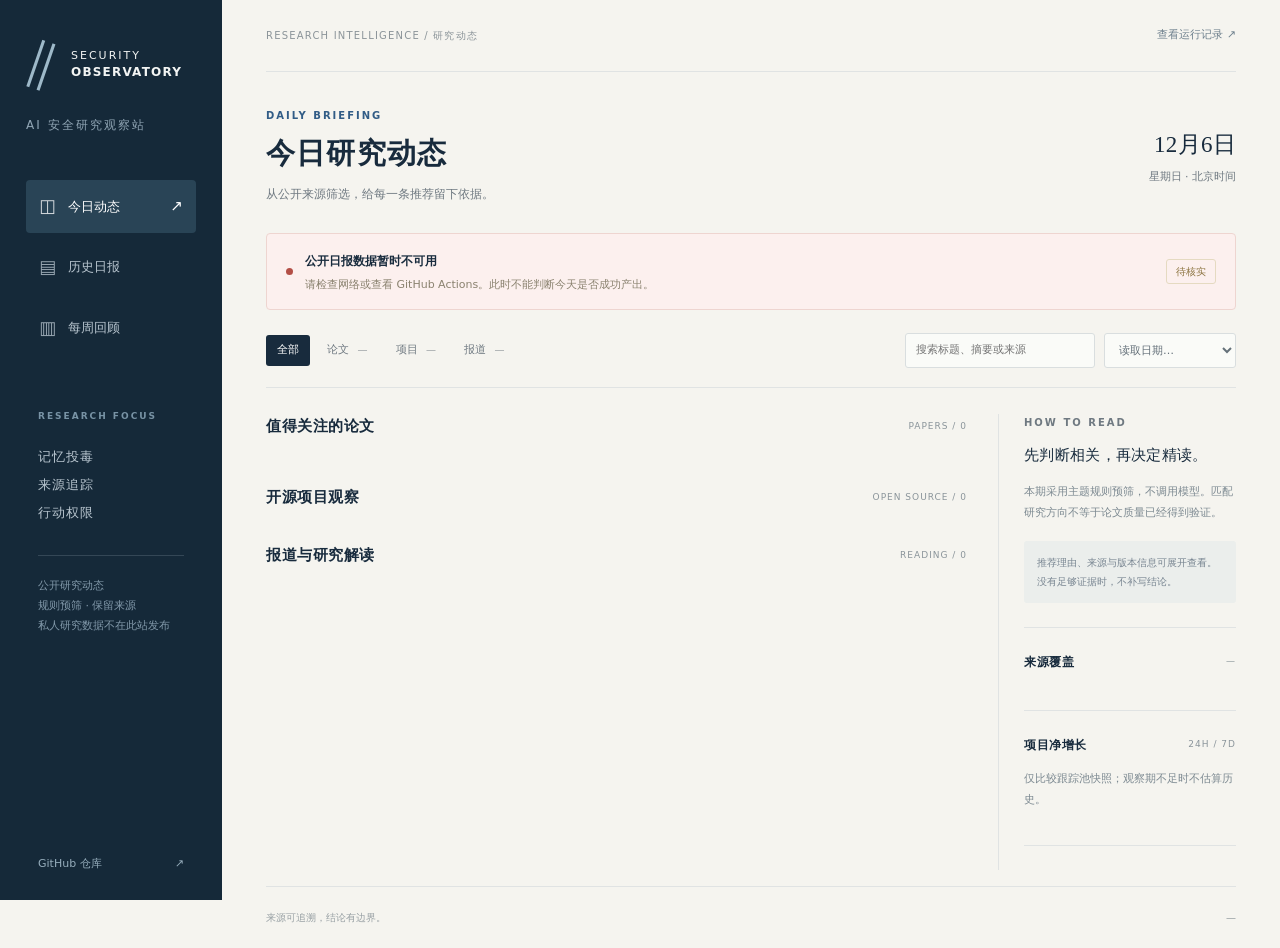
==== site/index.html @ 5810798b "Build public AI security digest and GitHub Pages site" ====
<!doctype html>
<html lang="zh-CN">
<head>
  <meta charset="utf-8">
  <meta name="viewport" content="width=device-width,initial-scale=1">
  <meta name="description" content="AI 与 Agent 安全公开研究动态：论文、开源项目、报道及可核对的采集状态。">
  <meta name="color-scheme" content="light">
  <title>AI 安全研究观察站 · Daily</title>
  <link rel="stylesheet" href="./styles.css">
  <script src="./app.js" defer></script>
</head>
<body>
  <aside class="sidebar">
    <a class="brand" href="./" aria-label="AI 安全研究观察站首页"><span class="brand-mark" aria-hidden="true">∥</span><span>SECURITY<br><b>OBSERVATORY</b></span></a>
    <p class="sidebar-caption">AI 安全研究观察站</p>
    <nav aria-label="主要导航">
      <button class="nav-item active" data-view="daily"><span>◫</span>今日动态<span class="nav-arrow">↗</span></button>
      <button class="nav-item" data-view="archive"><span>▤</span>历史日报</button>
      <button class="nav-item" data-view="weekly"><span>▥</span>每周回顾</button>
    </nav>
    <div class="sidebar-notes"><span class="eyebrow">RESEARCH FOCUS</span><p>记忆投毒<br>来源追踪<br>行动权限</p><div class="sidebar-line"></div><p class="small">公开研究动态<br>规则预筛 · 保留来源<br>私人研究数据不在此站发布</p></div>
    <a class="repo-link" href="https://github.com/Jacintha0511/ai-security-daily" target="_blank" rel="noopener noreferrer">GitHub 仓库 <span>↗</span></a>
  </aside>
  <main>
    <header class="topbar"><span>RESEARCH INTELLIGENCE / 研究动态</span><a href="https://github.com/Jacintha0511/ai-security-daily/actions" target="_blank" rel="noopener noreferrer">查看运行记录 ↗</a></header>
    <section class="page-heading"><div><p class="eyebrow" id="edition">DAILY BRIEFING</p><h1 id="page-title">今日研究动态</h1><p class="heading-detail" id="heading-detail">从公开来源筛选，给每一条推荐留下依据。</p></div><div class="date-panel"><span id="calendar-date">—</span><span id="calendar-day">北京时间</span></div></section>
    <section class="health-panel" aria-live="polite" aria-label="日报与运行状态"><span class="health-dot" id="health-dot"></span><div><strong id="health-title">正在读取公开日报…</strong><p id="health-detail">请稍候。</p></div><span class="health-tag" id="health-tag">状态核对中</span></section>
    <section class="controls" aria-label="阅读筛选"><div class="filter-tabs" role="group" aria-label="内容类别"><button data-kind="all" class="selected">全部</button><button data-kind="paper">论文 <span id="paper-count">—</span></button><button data-kind="repo">项目 <span id="repo-count">—</span></button><button data-kind="news">报道 <span id="news-count">—</span></button></div><div class="reading-tools"><label class="sr-only" for="search">搜索标题、摘要或来源</label><input id="search" type="search" placeholder="搜索标题、摘要或来源" autocomplete="off"><label class="sr-only" for="date-select">选择日报日期</label><select id="date-select"><option value="">读取日期…</option></select></div></section>
    <div class="content-layout"><div class="main-column"><section id="archive-panel" hidden><div class="section-heading"><h2>历史归档</h2><span>按真实产出日期保存</span></div><div id="archive-list"></div></section><section class="reading-section" data-section="paper"><div class="section-heading"><h2>值得关注的论文</h2><span>PAPERS / <span id="paper-total">0</span></span></div><div id="paper-list" class="paper-grid"></div></section><section class="reading-section" data-section="repo"><div class="section-heading"><h2>开源项目观察</h2><span>OPEN SOURCE / <span id="repo-total">0</span></span></div><div id="repo-list"></div></section><section class="reading-section" data-section="news"><div class="section-heading"><h2>报道与研究解读</h2><span>READING / <span id="news-total">0</span></span></div><div id="news-list"></div></section><div id="no-results" class="empty-state" hidden>没有符合当前关键词的条目。可以清空搜索或切换类别。</div></div><aside class="context-column"><section class="context-block"><p class="eyebrow">HOW TO READ</p><h3>先判断相关，再决定精读。</h3><p>本期采用主题规则预筛，不调用模型。匹配研究方向不等于论文质量已经得到验证。</p><div class="method-note">推荐理由、来源与版本信息可展开查看。没有足够证据时，不补写结论。</div></section><section class="context-block source-block"><div class="section-heading"><h3>来源覆盖</h3><span id="source-count">—</span></div><div id="source-list"></div></section><section class="context-block growth-block"><div class="section-heading"><h3>项目净增长</h3><span>24H / 7D</span></div><p class="small">仅比较跟踪池快照；观察期不足时不估算历史。</p><div id="growth-list"></div></section></aside></div>
    <footer><span>来源可追溯，结论有边界。</span><span id="last-published">—</span></footer>
    <noscript><p>此页面需要 JavaScript 来加载静态公开日报。也可前往 GitHub 仓库的 data/reports 查看 JSON 和 Markdown 报告。</p></noscript>
  </main>
</body>
</html>
---- site/styles.css ----
:root{--paper:#f5f4ef;--ink:#182b3d;--muted:#6f7981;--line:#e0e3e3;--blue:#315c86;--navy:#152939;--white:#fff;--amber:#a57629;--green:#3f7865;--red:#b34f46}
*{box-sizing:border-box}body{margin:0;background:var(--paper);color:var(--ink);font-family:"Segoe UI","Microsoft YaHei",system-ui,sans-serif;font-size:14px;line-height:1.7}button,input,select{font:inherit}button,a,input,select{-webkit-tap-highlight-color:transparent}a{color:inherit;text-decoration:none}button{cursor:pointer}button:focus-visible,a:focus-visible,input:focus-visible,select:focus-visible{outline:2px solid #5d8fb4;outline-offset:4px}.sidebar{position:fixed;inset:0 auto 0 0;width:222px;background:var(--navy);color:#b7c4ce;padding:38px 26px 26px;display:flex;flex-direction:column}.brand{display:flex;align-items:center;gap:12px;color:#f2f4f3;line-height:1.45;font-size:11px;letter-spacing:2px}.brand b{font-size:12px;font-weight:600;letter-spacing:1.2px}.brand-mark{font-family:Georgia,serif;font-size:53px;line-height:1;color:#9eb9c9;transform:rotate(19deg)}.sidebar-caption{font-size:12px;color:#91a6b5;letter-spacing:2px;margin:24px 0 45px}nav{display:grid;gap:8px}.nav-item{border:0;display:flex;align-items:center;gap:12px;text-align:left;width:100%;padding:11px 13px;color:#b7c4ce;background:transparent;border-radius:4px;font-size:13px}.nav-item>span:first-child{font-size:18px;opacity:.8}.nav-item.active{color:#fff;background:#294456}.nav-item:hover{background:#203c4e}.nav-arrow{margin-left:auto;font-size:15px}.sidebar-notes{margin-top:49px;padding:0 12px}.eyebrow{font-size:10px;font-weight:600;letter-spacing:2px;color:var(--muted);margin:0 0 11px}.sidebar .eyebrow{color:#7893a5;font-size:9px}.sidebar-notes p{font-size:13px;line-height:2.15;letter-spacing:1px;margin-top:16px}.sidebar-line{height:1px;background:#344756;margin:28px 0 20px}.small{font-size:11px!important;line-height:1.85!important;letter-spacing:0!important;color:var(--muted)}.sidebar .small{color:#8299aa}.repo-link{font-size:11px;color:#96adbc;margin-top:auto;padding:20px 12px 0;display:flex;justify-content:space-between}main{margin-left:222px;padding:0 44px;max-width:1660px}.topbar{height:72px;display:flex;justify-content:space-between;align-items:center;border-bottom:1px solid var(--line);font-size:10px;letter-spacing:1.2px;color:#8b9499}.topbar a{letter-spacing:0;font-size:11px;color:#6f818e}.page-heading{display:flex;justify-content:space-between;gap:20px;align-items:center;padding:35px 0 29px}.page-heading .eyebrow{color:var(--blue);margin-bottom:9px;font-size:10px}h1{font-size:29px;letter-spacing:1.2px;line-height:1.4;margin:0;font-weight:600}.heading-detail{margin:10px 0 0;font-size:12px;color:var(--muted)}.date-panel{text-align:right;display:grid;gap:4px;min-width:120px}.date-panel>span:first-child{font-family:Georgia,"Microsoft YaHei",serif;font-size:23px;letter-spacing:.3px}.date-panel>span:last-child{font-size:11px;color:var(--muted)}.health-panel{padding:15px 19px;border:1px solid #e8dfcb;background:#f8f4e9;display:flex;gap:12px;align-items:center;min-height:77px;border-radius:4px}.health-dot{width:7px;height:7px;border-radius:50%;background:var(--amber);flex:none}.health-panel strong{font-size:12px;font-weight:600}.health-panel p{margin:3px 0 0;font-size:11px;color:#8a826f;line-height:1.6}.health-tag{margin-left:auto;font-size:10px;white-space:nowrap;color:#8b733f;border:1px solid #e5dac1;padding:3px 9px;border-radius:3px}.health-panel.good{background:#edf5f0;border-color:#d1e3d8}.health-panel.good .health-dot{background:var(--green)}.health-panel.good .health-tag{border-color:#c7dfd0;color:var(--green)}.health-panel.bad{background:#fcf0ee;border-color:#eed5d0}.health-panel.bad .health-dot{background:var(--red)}.controls{display:flex;justify-content:space-between;gap:14px;align-items:center;padding:23px 0 19px;border-bottom:1px solid var(--line);margin-bottom:26px}.filter-tabs{display:flex;gap:6px}.filter-tabs button{font-size:11px;white-space:nowrap;background:transparent;border:0;color:var(--muted);padding:6px 11px;border-radius:3px}.filter-tabs button.selected{background:var(--ink);color:white}.filter-tabs button span{font-size:10px;margin-left:5px;opacity:.65}.reading-tools{display:flex;gap:9px;min-width:0}.reading-tools input,.reading-tools select{background:#fafbf8;border:1px solid #d9dedf;border-radius:3px;padding:7px 10px;color:#65717a;font-size:11px;min-width:0}.reading-tools input{width:190px}.reading-tools select{width:132px}.content-layout{display:grid;grid-template-columns:minmax(0,1fr) 238px;gap:31px}.main-column{min-width:0}.section-heading{display:flex;justify-content:space-between;align-items:center;gap:12px;margin-bottom:14px}.section-heading h2,.section-heading h3{margin:0;font-weight:600;font-size:15px;letter-spacing:.5px}.section-heading>span{font-size:9px;letter-spacing:1px;color:#8a949a;white-space:nowrap}.reading-section{margin-bottom:32px}.paper-grid{display:grid;grid-template-columns:1fr 1fr;gap:13px}.paper-card{padding:21px 22px;background:var(--white);border:1px solid #e4e7e7;border-radius:4px;min-width:0}.paper-card.lead{grid-column:1/-1;border-top:2px solid #315c86;padding:24px}.item-meta{display:flex;gap:8px;align-items:center;font-size:9px;color:#7d8a92;letter-spacing:.5px;flex-wrap:wrap}.source-label{color:var(--blue);font-size:9px;font-weight:600;text-transform:uppercase;letter-spacing:1px}.priority-label{margin-left:auto;background:#f2f5f7;color:#608096;font-size:9px;border-radius:2px;padding:2px 6px;letter-spacing:0}.paper-card h3{font-size:14px;line-height:1.55;font-weight:600;margin:13px 0 10px;overflow-wrap:anywhere}.paper-card.lead h3{font-size:19px;line-height:1.5;max-width:680px;font-family:Georgia,"Segoe UI",serif;font-weight:500}.summary{font-size:11px;color:#73808a;line-height:1.9;margin:0;display:-webkit-box;-webkit-line-clamp:3;-webkit-box-orient:vertical;overflow:hidden}.paper-card.lead .summary{-webkit-line-clamp:3}.item-bottom{display:flex;justify-content:space-between;gap:10px;align-items:center;margin-top:18px;font-size:10px}.read-link{color:var(--blue);font-weight:600;white-space:nowrap}.item-date{font-size:9px;color:#98a1a7}.evidence-detail{margin-top:12px;border-top:1px solid #edf0f0;padding-top:10px;font-size:10px;color:#7b8790}.evidence-detail summary{cursor:pointer;list-style:none;color:#788692}.evidence-detail summary::before{content:'+ ';color:#91a3af}.evidence-detail[open] summary::before{content:'− '}.evidence-detail p{margin:8px 0 0;overflow-wrap:anywhere}.repo-row{display:grid;grid-template-columns:30px minmax(0,1fr) auto;gap:12px;align-items:start;padding:17px 0;border-bottom:1px solid var(--line)}.repo-row:first-child{border-top:1px solid var(--line)}.rank-number{font-family:Georgia,serif;font-size:17px;color:#9aa6af;padding-top:1px}.repo-name{font-family:Consolas,monospace;font-size:12px;font-weight:600;overflow-wrap:anywhere;color:var(--ink)}.repo-row .summary{margin-top:5px;-webkit-line-clamp:2}.repo-row .item-bottom{margin-top:8px}.stars{text-align:right;font-family:Consolas,monospace;font-size:11px;color:#7b8790;padding-top:3px;min-width:45px}.news-row{padding:16px 0;border-top:1px solid var(--line)}.news-row h3{font-size:13px;margin:5px 0 7px;font-weight:500;overflow-wrap:anywhere}.context-column{border-left:1px solid var(--line);padding-left:25px;min-width:0}.context-block{padding-bottom:24px;margin-bottom:24px;border-bottom:1px solid var(--line)}.context-block>h3{font-size:15px;line-height:1.8;margin:10px 0 12px;font-weight:500;letter-spacing:.3px}.context-block>p:not(.eyebrow){font-size:11px;color:#7c8991;line-height:1.95}.method-note{font-size:10px;color:#788591;line-height:1.9;background:#ebeeec;padding:12px 13px;border-radius:3px;margin-top:17px}.context-column .section-heading h3{font-size:12px}.source-row{display:flex;align-items:center;gap:7px;padding:7px 0;font-size:10px;color:#78858d}.source-row .status-dot{width:5px;height:5px;background:#98a3a9;flex:none;border-radius:50%}.source-row[data-status=ok] .status-dot{background:var(--green)}.source-row[data-status=partial] .status-dot{background:var(--amber)}.source-row[data-status=failed] .status-dot{background:var(--red)}.source-row>span:nth-child(2){min-width:0;overflow-wrap:anywhere}.source-row>span:last-child{margin-left:auto;white-space:nowrap;color:#93a0a7;font-size:9px}.growth-row{padding:11px 0;border-bottom:1px solid #e5e8e7}.growth-name{display:block;font-family:Consolas,monospace;font-size:10px;color:#566c7b;overflow-wrap:anywhere}.growth-numbers{display:flex;justify-content:space-between;margin-top:4px;color:#97a0a5;font-size:9px}.empty-state{padding:22px 19px;background:#eeefeb;color:#8a949b;font-size:11px;border-radius:3px;line-height:1.9}.archive-row{display:flex;justify-content:space-between;gap:12px;align-items:center;text-align:left;padding:13px 16px;width:100%;background:white;border:1px solid var(--line);margin-bottom:8px;border-radius:3px;color:var(--ink)}.archive-row strong{font-size:12px;font-weight:500}.archive-row span{font-size:10px;color:var(--muted)}#archive-panel{margin-bottom:30px}footer{border-top:1px solid var(--line);display:flex;justify-content:space-between;gap:15px;padding:22px 0;margin-top:16px;font-size:10px;color:#98a0a4}.sr-only{position:absolute;width:1px;height:1px;overflow:hidden;clip:rect(0,0,0,0);white-space:nowrap}[hidden]{display:none!important}
@media(min-width:1500px){main{padding:0 58px}.content-layout{grid-template-columns:minmax(0,1fr) 265px;gap:42px}.context-column{padding-left:31px}}
@media(max-width:1180px){.sidebar{width:190px;padding-left:20px;padding-right:20px}main{margin-left:190px;padding:0 27px}.content-layout{grid-template-columns:minmax(0,1fr) 205px;gap:21px}.context-column{padding-left:18px}.reading-tools input{width:155px}.reading-tools select{width:116px}.filter-tabs{gap:1px}.filter-tabs button{padding:6px 8px}}
@media(max-width:960px){.sidebar{width:170px;padding:30px 15px}.brand{font-size:9px;gap:8px}.brand b{font-size:10px}.sidebar-caption{letter-spacing:0;font-size:11px}.sidebar-notes{padding:0 8px}main{margin-left:170px;padding:0 23px}.content-layout{grid-template-columns:1fr}.context-column{border-left:0;padding-left:0;display:grid;grid-template-columns:1fr 1fr;gap:20px}.context-column>.context-block:first-child{display:none}.context-block{border-top:1px solid var(--line);padding-top:18px}.controls{align-items:stretch;flex-direction:column;gap:12px}.reading-tools input{width:100%}.reading-tools{width:100%}.reading-tools select{width:150px}.page-heading{padding-top:28px}h1{font-size:25px}.topbar{font-size:9px}}
@media(max-width:640px){body{font-size:13px}.sidebar{position:static;width:100%;height:auto;padding:19px 19px 0;display:block}.brand{font-size:9px;line-height:1.25;display:inline-flex;vertical-align:middle}.brand b{font-size:10px}.brand-mark{font-size:32px}.sidebar-caption{display:inline-block;float:right;margin:8px 0;font-size:10px;color:#98adbc}.sidebar-notes,.repo-link{display:none}nav{display:flex;gap:5px;margin-top:17px}.nav-item{width:auto;flex:1;font-size:11px;justify-content:center;padding:10px 6px;border-radius:4px 4px 0 0;gap:7px}.nav-item>span:first-child{font-size:14px}.nav-arrow{display:none}main{margin-left:0;padding:0 19px}.topbar{height:47px;letter-spacing:.4px;font-size:8px}.topbar a{font-size:9px}.page-heading{padding:24px 0 21px;gap:12px;align-items:flex-start}.page-heading .eyebrow{font-size:8px;letter-spacing:1.6px}h1{font-size:23px}.heading-detail{font-size:10px;max-width:220px;line-height:1.8}.date-panel{min-width:84px;padding-top:16px}.date-panel>span:first-child{font-size:17px}.date-panel>span:last-child{font-size:9px}.health-panel{padding:12px 13px;gap:9px;align-items:flex-start}.health-dot{margin-top:7px;width:6px;height:6px}.health-panel strong{font-size:11px}.health-panel p{font-size:10px}.health-tag{display:none}.controls{padding:18px 0 16px;margin-bottom:23px}.filter-tabs{gap:4px}.filter-tabs button{font-size:11px;padding:5px 12px}.reading-tools input,.reading-tools select{font-size:10px;padding:8px}.reading-tools select{width:135px}.section-heading h2{font-size:14px}.section-heading>span{font-size:8px}.paper-grid{grid-template-columns:1fr}.paper-card.lead{padding:20px}.paper-card{padding:18px 20px}.paper-card.lead h3{font-size:17px}.paper-card h3{font-size:14px}.paper-card .summary{-webkit-line-clamp:3}.content-layout{gap:0}.context-column{grid-template-columns:1fr;gap:0}.source-block{margin-bottom:15px}.growth-row{display:grid;grid-template-columns:1fr 1fr;gap:12px}.growth-numbers{gap:10px;margin:0;align-items:center}.growth-name{align-self:center}.repo-row{grid-template-columns:22px minmax(0,1fr) auto;gap:8px}.repo-name{font-size:11px}.rank-number{font-size:15px}.stars{font-size:10px;min-width:36px}footer{font-size:9px;flex-direction:column;gap:4px;padding:18px 0}.reading-section{margin-bottom:27px}}
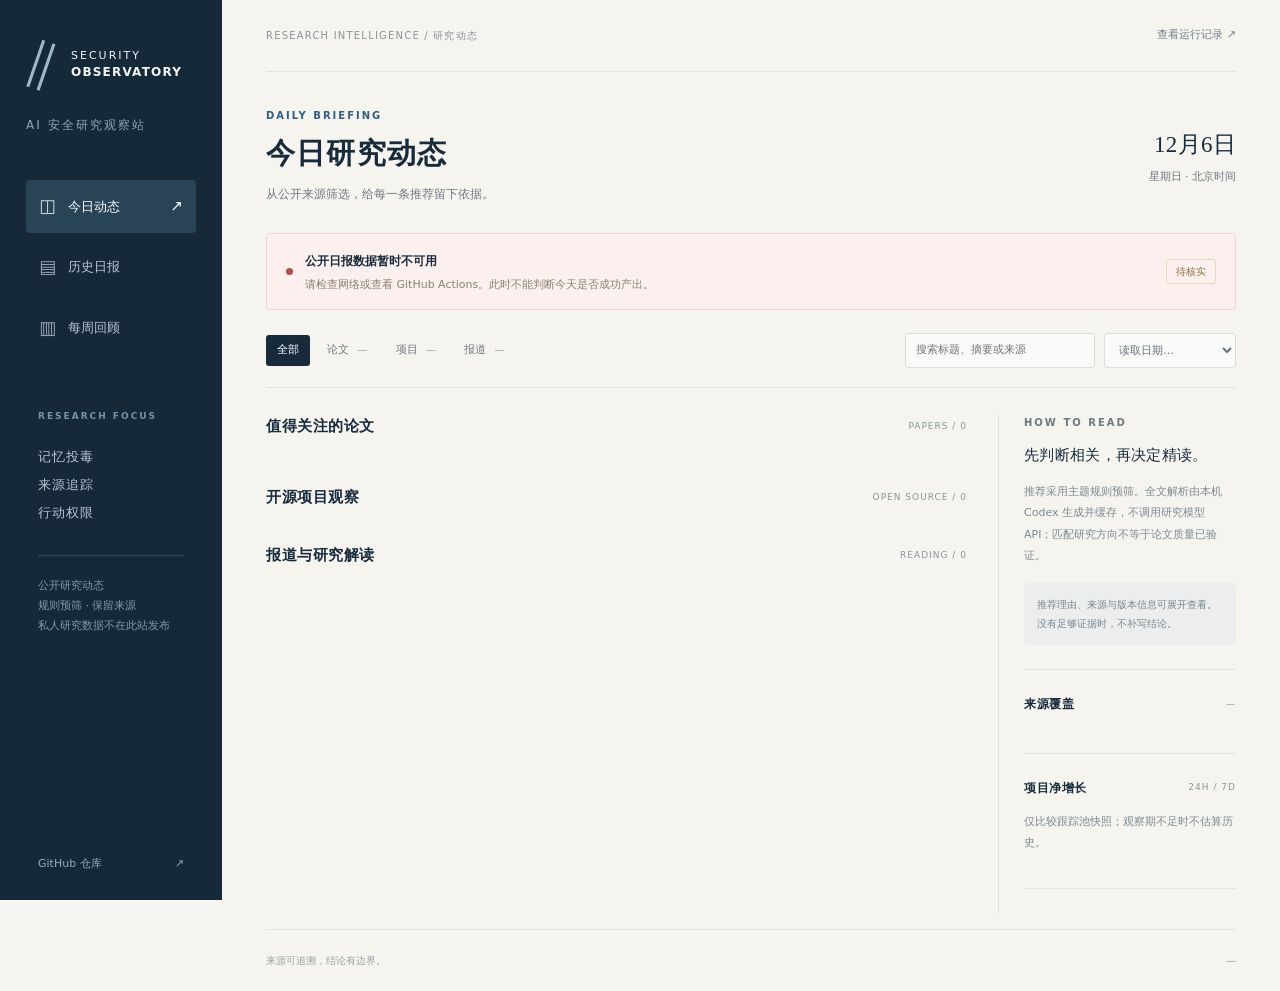
==== commit ae165208: "Build public AI security digest and GitHub Pages site" ====
--- a/site/index.html
+++ b/site/index.html
@@ -26,7 +26,7 @@
     <section class="page-heading"><div><p class="eyebrow" id="edition">DAILY BRIEFING</p><h1 id="page-title">今日研究动态</h1><p class="heading-detail" id="heading-detail">从公开来源筛选，给每一条推荐留下依据。</p></div><div class="date-panel"><span id="calendar-date">—</span><span id="calendar-day">北京时间</span></div></section>
     <section class="health-panel" aria-live="polite" aria-label="日报与运行状态"><span class="health-dot" id="health-dot"></span><div><strong id="health-title">正在读取公开日报…</strong><p id="health-detail">请稍候。</p></div><span class="health-tag" id="health-tag">状态核对中</span></section>
     <section class="controls" aria-label="阅读筛选"><div class="filter-tabs" role="group" aria-label="内容类别"><button data-kind="all" class="selected">全部</button><button data-kind="paper">论文 <span id="paper-count">—</span></button><button data-kind="repo">项目 <span id="repo-count">—</span></button><button data-kind="news">报道 <span id="news-count">—</span></button></div><div class="reading-tools"><label class="sr-only" for="search">搜索标题、摘要或来源</label><input id="search" type="search" placeholder="搜索标题、摘要或来源" autocomplete="off"><label class="sr-only" for="date-select">选择日报日期</label><select id="date-select"><option value="">读取日期…</option></select></div></section>
-    <div class="content-layout"><div class="main-column"><section id="archive-panel" hidden><div class="section-heading"><h2>历史归档</h2><span>按真实产出日期保存</span></div><div id="archive-list"></div></section><section class="reading-section" data-section="paper"><div class="section-heading"><h2>值得关注的论文</h2><span>PAPERS / <span id="paper-total">0</span></span></div><div id="paper-list" class="paper-grid"></div></section><section class="reading-section" data-section="repo"><div class="section-heading"><h2>开源项目观察</h2><span>OPEN SOURCE / <span id="repo-total">0</span></span></div><div id="repo-list"></div></section><section class="reading-section" data-section="news"><div class="section-heading"><h2>报道与研究解读</h2><span>READING / <span id="news-total">0</span></span></div><div id="news-list"></div></section><div id="no-results" class="empty-state" hidden>没有符合当前关键词的条目。可以清空搜索或切换类别。</div></div><aside class="context-column"><section class="context-block"><p class="eyebrow">HOW TO READ</p><h3>先判断相关，再决定精读。</h3><p>本期采用主题规则预筛，不调用模型。匹配研究方向不等于论文质量已经得到验证。</p><div class="method-note">推荐理由、来源与版本信息可展开查看。没有足够证据时，不补写结论。</div></section><section class="context-block source-block"><div class="section-heading"><h3>来源覆盖</h3><span id="source-count">—</span></div><div id="source-list"></div></section><section class="context-block growth-block"><div class="section-heading"><h3>项目净增长</h3><span>24H / 7D</span></div><p class="small">仅比较跟踪池快照；观察期不足时不估算历史。</p><div id="growth-list"></div></section></aside></div>
+    <div class="content-layout"><div class="main-column"><section id="archive-panel" hidden><div class="section-heading"><h2>历史归档</h2><span>按真实产出日期保存</span></div><div id="archive-list"></div></section><section class="reading-section" data-section="paper"><div class="section-heading"><h2>值得关注的论文</h2><span>PAPERS / <span id="paper-total">0</span></span></div><div id="paper-list" class="paper-grid"></div></section><section class="reading-section" data-section="repo"><div class="section-heading"><h2>开源项目观察</h2><span>OPEN SOURCE / <span id="repo-total">0</span></span></div><div id="repo-list"></div></section><section class="reading-section" data-section="news"><div class="section-heading"><h2>报道与研究解读</h2><span>READING / <span id="news-total">0</span></span></div><div id="news-list"></div></section><div id="no-results" class="empty-state" hidden>没有符合当前关键词的条目。可以清空搜索或切换类别。</div></div><aside class="context-column"><section class="context-block"><p class="eyebrow">HOW TO READ</p><h3>先判断相关，再决定精读。</h3><p>推荐采用主题规则预筛。全文解析由本机 Codex 生成并缓存，不调用研究模型 API；匹配研究方向不等于论文质量已验证。</p><p class="small" id="analysis-updated"></p><p class="small" id="news-updated"></p><div class="method-note">推荐理由、来源与版本信息可展开查看。没有足够证据时，不补写结论。</div></section><section class="context-block source-block"><div class="section-heading"><h3>来源覆盖</h3><span id="source-count">—</span></div><div id="source-list"></div></section><section class="context-block growth-block"><div class="section-heading"><h3>项目净增长</h3><span>24H / 7D</span></div><p class="small">仅比较跟踪池快照；观察期不足时不估算历史。</p><div id="growth-list"></div></section></aside></div>
     <footer><span>来源可追溯，结论有边界。</span><span id="last-published">—</span></footer>
     <noscript><p>此页面需要 JavaScript 来加载静态公开日报。也可前往 GitHub 仓库的 data/reports 查看 JSON 和 Markdown 报告。</p></noscript>
   </main>
--- a/site/styles.css
+++ b/site/styles.css
@@ -5,3 +5,5 @@
 @media(max-width:960px){.sidebar{width:170px;padding:30px 15px}.brand{font-size:9px;gap:8px}.brand b{font-size:10px}.sidebar-caption{letter-spacing:0;font-size:11px}.sidebar-notes{padding:0 8px}main{margin-left:170px;padding:0 23px}.content-layout{grid-template-columns:1fr}.context-column{border-left:0;padding-left:0;display:grid;grid-template-columns:1fr 1fr;gap:20px}.context-column>.context-block:first-child{display:none}.context-block{border-top:1px solid var(--line);padding-top:18px}.controls{align-items:stretch;flex-direction:column;gap:12px}.reading-tools input{width:100%}.reading-tools{width:100%}.reading-tools select{width:150px}.page-heading{padding-top:28px}h1{font-size:25px}.topbar{font-size:9px}}
 @media(max-width:640px){body{font-size:13px}.sidebar{position:static;width:100%;height:auto;padding:19px 19px 0;display:block}.brand{font-size:9px;line-height:1.25;display:inline-flex;vertical-align:middle}.brand b{font-size:10px}.brand-mark{font-size:32px}.sidebar-caption{display:inline-block;float:right;margin:8px 0;font-size:10px;color:#98adbc}.sidebar-notes,.repo-link{display:none}nav{display:flex;gap:5px;margin-top:17px}.nav-item{width:auto;flex:1;font-size:11px;justify-content:center;padding:10px 6px;border-radius:4px 4px 0 0;gap:7px}.nav-item>span:first-child{font-size:14px}.nav-arrow{display:none}main{margin-left:0;padding:0 19px}.topbar{height:47px;letter-spacing:.4px;font-size:8px}.topbar a{font-size:9px}.page-heading{padding:24px 0 21px;gap:12px;align-items:flex-start}.page-heading .eyebrow{font-size:8px;letter-spacing:1.6px}h1{font-size:23px}.heading-detail{font-size:10px;max-width:220px;line-height:1.8}.date-panel{min-width:84px;padding-top:16px}.date-panel>span:first-child{font-size:17px}.date-panel>span:last-child{font-size:9px}.health-panel{padding:12px 13px;gap:9px;align-items:flex-start}.health-dot{margin-top:7px;width:6px;height:6px}.health-panel strong{font-size:11px}.health-panel p{font-size:10px}.health-tag{display:none}.controls{padding:18px 0 16px;margin-bottom:23px}.filter-tabs{gap:4px}.filter-tabs button{font-size:11px;padding:5px 12px}.reading-tools input,.reading-tools select{font-size:10px;padding:8px}.reading-tools select{width:135px}.section-heading h2{font-size:14px}.section-heading>span{font-size:8px}.paper-grid{grid-template-columns:1fr}.paper-card.lead{padding:20px}.paper-card{padding:18px 20px}.paper-card.lead h3{font-size:17px}.paper-card h3{font-size:14px}.paper-card .summary{-webkit-line-clamp:3}.content-layout{gap:0}.context-column{grid-template-columns:1fr;gap:0}.source-block{margin-bottom:15px}.growth-row{display:grid;grid-template-columns:1fr 1fr;gap:12px}.growth-numbers{gap:10px;margin:0;align-items:center}.growth-name{align-self:center}.repo-row{grid-template-columns:22px minmax(0,1fr) auto;gap:8px}.repo-name{font-size:11px}.rank-number{font-size:15px}.stars{font-size:10px;min-width:36px}footer{font-size:9px;flex-direction:column;gap:4px;padding:18px 0}.reading-section{margin-bottom:27px}}
 
+
+.analysis-link{display:inline-block;font-size:12px;font-weight:600;color:#315e61;padding:7px 10px;border:1px solid #b6c7bf;border-radius:2px;margin:6px 0}.item-bottom{flex-wrap:wrap;gap:10px}.news-row>.analysis-link{margin-left:16px}
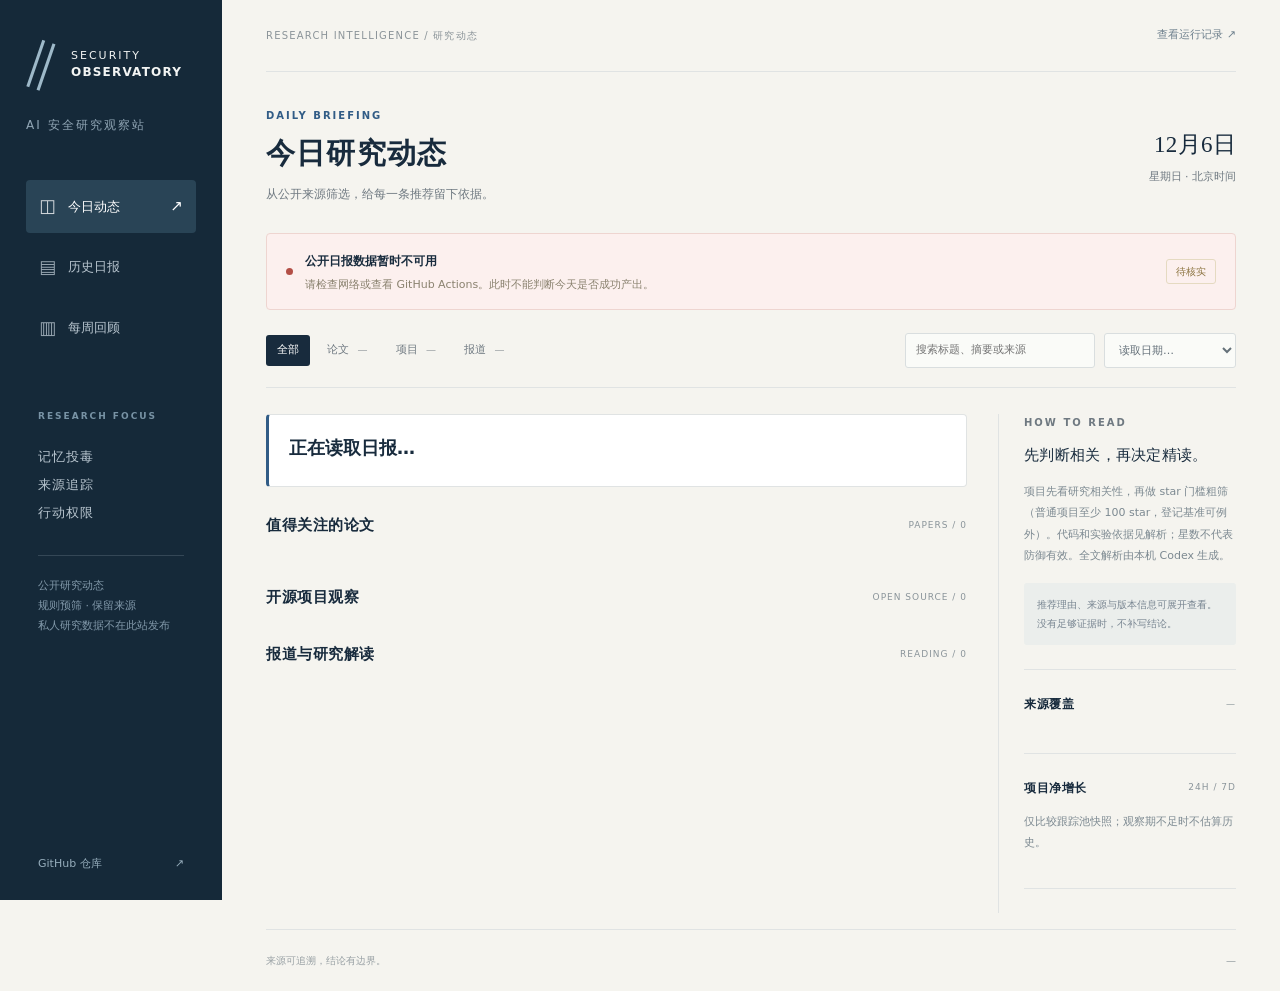
==== commit fc6ccdb9: "Fix archived reports and improve research reading recommendations" ====
--- a/site/index.html
+++ b/site/index.html
@@ -26,7 +26,7 @@
     <section class="page-heading"><div><p class="eyebrow" id="edition">DAILY BRIEFING</p><h1 id="page-title">今日研究动态</h1><p class="heading-detail" id="heading-detail">从公开来源筛选，给每一条推荐留下依据。</p></div><div class="date-panel"><span id="calendar-date">—</span><span id="calendar-day">北京时间</span></div></section>
     <section class="health-panel" aria-live="polite" aria-label="日报与运行状态"><span class="health-dot" id="health-dot"></span><div><strong id="health-title">正在读取公开日报…</strong><p id="health-detail">请稍候。</p></div><span class="health-tag" id="health-tag">状态核对中</span></section>
     <section class="controls" aria-label="阅读筛选"><div class="filter-tabs" role="group" aria-label="内容类别"><button data-kind="all" class="selected">全部</button><button data-kind="paper">论文 <span id="paper-count">—</span></button><button data-kind="repo">项目 <span id="repo-count">—</span></button><button data-kind="news">报道 <span id="news-count">—</span></button></div><div class="reading-tools"><label class="sr-only" for="search">搜索标题、摘要或来源</label><input id="search" type="search" placeholder="搜索标题、摘要或来源" autocomplete="off"><label class="sr-only" for="date-select">选择日报日期</label><select id="date-select"><option value="">读取日期…</option></select></div></section>
-    <div class="content-layout"><div class="main-column"><section id="archive-panel" hidden><div class="section-heading"><h2>历史归档</h2><span>按真实产出日期保存</span></div><div id="archive-list"></div></section><section class="reading-section" data-section="paper"><div class="section-heading"><h2>值得关注的论文</h2><span>PAPERS / <span id="paper-total">0</span></span></div><div id="paper-list" class="paper-grid"></div></section><section class="reading-section" data-section="repo"><div class="section-heading"><h2>开源项目观察</h2><span>OPEN SOURCE / <span id="repo-total">0</span></span></div><div id="repo-list"></div></section><section class="reading-section" data-section="news"><div class="section-heading"><h2>报道与研究解读</h2><span>READING / <span id="news-total">0</span></span></div><div id="news-list"></div></section><div id="no-results" class="empty-state" hidden>没有符合当前关键词的条目。可以清空搜索或切换类别。</div></div><aside class="context-column"><section class="context-block"><p class="eyebrow">HOW TO READ</p><h3>先判断相关，再决定精读。</h3><p>推荐采用主题规则预筛。全文解析由本机 Codex 生成并缓存，不调用研究模型 API；匹配研究方向不等于论文质量已验证。</p><p class="small" id="analysis-updated"></p><p class="small" id="news-updated"></p><div class="method-note">推荐理由、来源与版本信息可展开查看。没有足够证据时，不补写结论。</div></section><section class="context-block source-block"><div class="section-heading"><h3>来源覆盖</h3><span id="source-count">—</span></div><div id="source-list"></div></section><section class="context-block growth-block"><div class="section-heading"><h3>项目净增长</h3><span>24H / 7D</span></div><p class="small">仅比较跟踪池快照；观察期不足时不估算历史。</p><div id="growth-list"></div></section></aside></div>
+    <div class="content-layout"><div class="main-column"><section id="archive-panel" hidden><div class="section-heading"><h2>历史归档</h2><span>按真实产出日期保存</span></div><p class="archive-help">选一个日期，下方即可阅读当期论文、项目和报道。历史记录保留原推荐，不会替换成今天的内容。</p><div id="archive-list"></div></section><section id="report-context" class="report-context" aria-live="polite" tabindex="-1"><h2 id="report-title">正在读取日报…</h2><p id="report-note"></p><a id="report-file" hidden>查看当期原始数据</a></section><section class="reading-section" data-section="paper"><div class="section-heading"><h2>值得关注的论文</h2><span>PAPERS / <span id="paper-total">0</span></span></div><div id="paper-list" class="paper-grid"></div></section><section class="reading-section" data-section="repo"><div class="section-heading"><h2>开源项目观察</h2><span>OPEN SOURCE / <span id="repo-total">0</span></span></div><div id="repo-list"></div></section><section class="reading-section" data-section="news"><div class="section-heading"><h2>报道与研究解读</h2><span>READING / <span id="news-total">0</span></span></div><div id="news-list"></div></section><div id="no-results" class="empty-state" hidden>没有符合当前关键词的条目。可以清空搜索或切换类别。</div></div><aside class="context-column"><section class="context-block"><p class="eyebrow">HOW TO READ</p><h3>先判断相关，再决定精读。</h3><p>项目先看研究相关性，再做 star 门槛粗筛（普通项目至少 100 star，登记基准可例外）。代码和实验依据见解析；星数不代表防御有效。全文解析由本机 Codex 生成。</p><p class="small" id="analysis-updated"></p><p class="small" id="news-updated"></p><div class="method-note">推荐理由、来源与版本信息可展开查看。没有足够证据时，不补写结论。</div></section><section class="context-block source-block"><div class="section-heading"><h3>来源覆盖</h3><span id="source-count">—</span></div><div id="source-list"></div></section><section class="context-block growth-block"><div class="section-heading"><h3>项目净增长</h3><span>24H / 7D</span></div><p class="small">仅比较跟踪池快照；观察期不足时不估算历史。</p><div id="growth-list"></div></section></aside></div>
     <footer><span>来源可追溯，结论有边界。</span><span id="last-published">—</span></footer>
     <noscript><p>此页面需要 JavaScript 来加载静态公开日报。也可前往 GitHub 仓库的 data/reports 查看 JSON 和 Markdown 报告。</p></noscript>
   </main>
--- a/site/styles.css
+++ b/site/styles.css
@@ -7,3 +7,5 @@
 
 
 .analysis-link{display:inline-block;font-size:12px;font-weight:600;color:#315e61;padding:7px 10px;border:1px solid #b6c7bf;border-radius:2px;margin:6px 0}.item-bottom{flex-wrap:wrap;gap:10px}.news-row>.analysis-link{margin-left:16px}
+
+.archive-help{font-size:14px;line-height:1.8;color:var(--muted)}.archive-row{cursor:pointer}.archive-row.selected{border-color:var(--blue);background:#edf3f7;box-shadow:inset 3px 0 var(--blue)}.archive-row strong{font-size:14px}.archive-row span{font-size:13px}.report-context{scroll-margin-top:24px;margin:0 0 26px;padding:18px 20px;border:1px solid var(--line);border-left:3px solid var(--blue);background:white;border-radius:4px}.report-context h2{font-size:18px;margin:0 0 5px}.report-context p,.report-context a{font-size:14px;margin:0;color:var(--muted)}.report-context a{color:var(--blue);display:inline-block;margin-top:8px}.report-context[aria-busy=true]{opacity:.65}
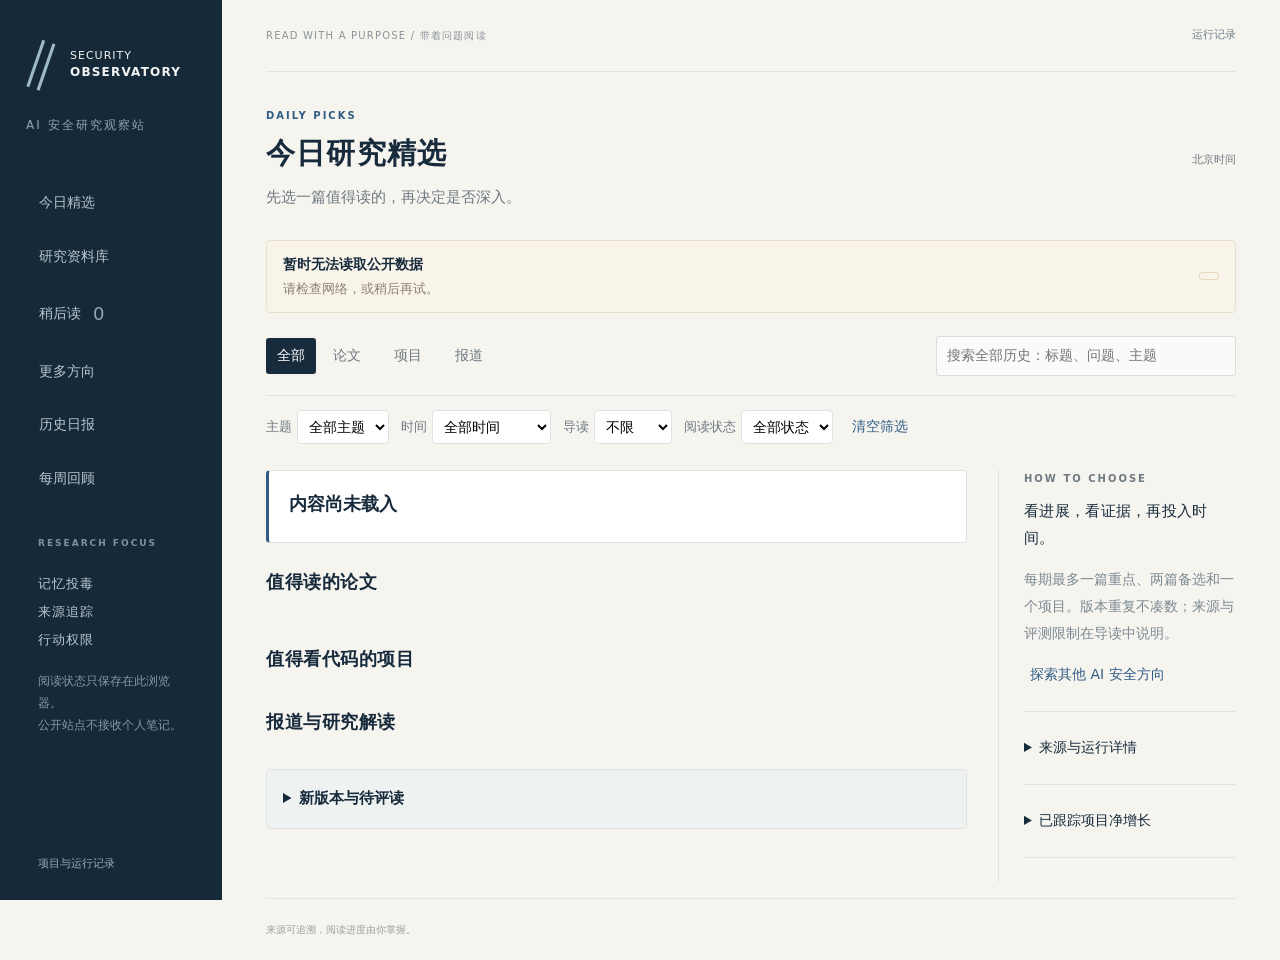
==== commit cb0b0a11: "Build version-aware research picks, searchable library and private reading queue" ====
--- a/site/index.html
+++ b/site/index.html
@@ -1,35 +1,12 @@
 <!doctype html>
-<html lang="zh-CN">
-<head>
-  <meta charset="utf-8">
-  <meta name="viewport" content="width=device-width,initial-scale=1">
-  <meta name="description" content="AI 与 Agent 安全公开研究动态：论文、开源项目、报道及可核对的采集状态。">
-  <meta name="color-scheme" content="light">
-  <title>AI 安全研究观察站 · Daily</title>
-  <link rel="stylesheet" href="./styles.css">
-  <script src="./app.js" defer></script>
-</head>
-<body>
-  <aside class="sidebar">
-    <a class="brand" href="./" aria-label="AI 安全研究观察站首页"><span class="brand-mark" aria-hidden="true">∥</span><span>SECURITY<br><b>OBSERVATORY</b></span></a>
-    <p class="sidebar-caption">AI 安全研究观察站</p>
-    <nav aria-label="主要导航">
-      <button class="nav-item active" data-view="daily"><span>◫</span>今日动态<span class="nav-arrow">↗</span></button>
-      <button class="nav-item" data-view="archive"><span>▤</span>历史日报</button>
-      <button class="nav-item" data-view="weekly"><span>▥</span>每周回顾</button>
-    </nav>
-    <div class="sidebar-notes"><span class="eyebrow">RESEARCH FOCUS</span><p>记忆投毒<br>来源追踪<br>行动权限</p><div class="sidebar-line"></div><p class="small">公开研究动态<br>规则预筛 · 保留来源<br>私人研究数据不在此站发布</p></div>
-    <a class="repo-link" href="https://github.com/Jacintha0511/ai-security-daily" target="_blank" rel="noopener noreferrer">GitHub 仓库 <span>↗</span></a>
-  </aside>
-  <main>
-    <header class="topbar"><span>RESEARCH INTELLIGENCE / 研究动态</span><a href="https://github.com/Jacintha0511/ai-security-daily/actions" target="_blank" rel="noopener noreferrer">查看运行记录 ↗</a></header>
-    <section class="page-heading"><div><p class="eyebrow" id="edition">DAILY BRIEFING</p><h1 id="page-title">今日研究动态</h1><p class="heading-detail" id="heading-detail">从公开来源筛选，给每一条推荐留下依据。</p></div><div class="date-panel"><span id="calendar-date">—</span><span id="calendar-day">北京时间</span></div></section>
-    <section class="health-panel" aria-live="polite" aria-label="日报与运行状态"><span class="health-dot" id="health-dot"></span><div><strong id="health-title">正在读取公开日报…</strong><p id="health-detail">请稍候。</p></div><span class="health-tag" id="health-tag">状态核对中</span></section>
-    <section class="controls" aria-label="阅读筛选"><div class="filter-tabs" role="group" aria-label="内容类别"><button data-kind="all" class="selected">全部</button><button data-kind="paper">论文 <span id="paper-count">—</span></button><button data-kind="repo">项目 <span id="repo-count">—</span></button><button data-kind="news">报道 <span id="news-count">—</span></button></div><div class="reading-tools"><label class="sr-only" for="search">搜索标题、摘要或来源</label><input id="search" type="search" placeholder="搜索标题、摘要或来源" autocomplete="off"><label class="sr-only" for="date-select">选择日报日期</label><select id="date-select"><option value="">读取日期…</option></select></div></section>
-    <div class="content-layout"><div class="main-column"><section id="archive-panel" hidden><div class="section-heading"><h2>历史归档</h2><span>按真实产出日期保存</span></div><p class="archive-help">选一个日期，下方即可阅读当期论文、项目和报道。历史记录保留原推荐，不会替换成今天的内容。</p><div id="archive-list"></div></section><section id="report-context" class="report-context" aria-live="polite" tabindex="-1"><h2 id="report-title">正在读取日报…</h2><p id="report-note"></p><a id="report-file" hidden>查看当期原始数据</a></section><section class="reading-section" data-section="paper"><div class="section-heading"><h2>值得关注的论文</h2><span>PAPERS / <span id="paper-total">0</span></span></div><div id="paper-list" class="paper-grid"></div></section><section class="reading-section" data-section="repo"><div class="section-heading"><h2>开源项目观察</h2><span>OPEN SOURCE / <span id="repo-total">0</span></span></div><div id="repo-list"></div></section><section class="reading-section" data-section="news"><div class="section-heading"><h2>报道与研究解读</h2><span>READING / <span id="news-total">0</span></span></div><div id="news-list"></div></section><div id="no-results" class="empty-state" hidden>没有符合当前关键词的条目。可以清空搜索或切换类别。</div></div><aside class="context-column"><section class="context-block"><p class="eyebrow">HOW TO READ</p><h3>先判断相关，再决定精读。</h3><p>项目先看研究相关性，再做 star 门槛粗筛（普通项目至少 100 star，登记基准可例外）。代码和实验依据见解析；星数不代表防御有效。全文解析由本机 Codex 生成。</p><p class="small" id="analysis-updated"></p><p class="small" id="news-updated"></p><div class="method-note">推荐理由、来源与版本信息可展开查看。没有足够证据时，不补写结论。</div></section><section class="context-block source-block"><div class="section-heading"><h3>来源覆盖</h3><span id="source-count">—</span></div><div id="source-list"></div></section><section class="context-block growth-block"><div class="section-heading"><h3>项目净增长</h3><span>24H / 7D</span></div><p class="small">仅比较跟踪池快照；观察期不足时不估算历史。</p><div id="growth-list"></div></section></aside></div>
-    <footer><span>来源可追溯，结论有边界。</span><span id="last-published">—</span></footer>
-    <noscript><p>此页面需要 JavaScript 来加载静态公开日报。也可前往 GitHub 仓库的 data/reports 查看 JSON 和 Markdown 报告。</p></noscript>
-  </main>
-</body>
-</html>
-
+<html lang="zh-CN"><head><meta charset="utf-8"><meta name="viewport" content="width=device-width,initial-scale=1"><meta name="description" content="围绕记忆投毒、来源追踪与行动权限，快速找到值得读的 AI 安全研究。"><title>今日精选 · AI 安全研究观察站</title><link rel="stylesheet" href="styles.css"><script src="reading.js" defer></script><script src="app.js" defer></script></head>
+<body><aside class="sidebar"><a class="brand" href="./" aria-label="观察站首页"><span class="brand-mark" aria-hidden="true">∥</span><span>SECURITY<br><b>OBSERVATORY</b></span></a><p class="sidebar-caption">AI 安全研究观察站</p><nav aria-label="主要导航"><button class="nav-item" data-view="daily">今日精选</button><button class="nav-item" data-view="library">研究资料库</button><button class="nav-item" data-view="later">稍后读 <span id="later-count">0</span></button><button class="nav-item" data-view="explore">更多方向</button><button class="nav-item" data-view="archive">历史日报</button><button class="nav-item" data-view="weekly">每周回顾</button></nav><div class="sidebar-notes"><span class="eyebrow">RESEARCH FOCUS</span><p>记忆投毒<br>来源追踪<br>行动权限</p><p class="small">阅读状态只保存在此浏览器。<br>公开站点不接收个人笔记。</p></div><a class="repo-link" href="https://github.com/Jacintha0511/ai-security-daily" target="_blank" rel="noopener noreferrer">项目与运行记录</a></aside>
+<main><header class="topbar"><span>READ WITH A PURPOSE / 带着问题阅读</span><a href="https://github.com/Jacintha0511/ai-security-daily/actions" target="_blank" rel="noopener noreferrer">运行记录</a></header><section class="page-heading"><div><p class="eyebrow" id="edition">DAILY PICKS</p><h1 id="page-title">今日研究精选</h1><p class="heading-detail" id="heading-detail">先选一篇值得读的，再决定是否深入。</p></div><div class="date-panel"><span id="calendar-date"></span><span id="calendar-day">北京时间</span></div></section>
+<section class="health-panel" aria-live="polite"><div><strong id="health-title">正在读取内容…</strong><p id="health-detail"></p></div><span id="health-tag" class="health-tag"></span></section><p id="storage-note" class="storage-note" hidden></p>
+<section class="controls" aria-label="阅读筛选"><div class="filter-tabs"><button data-kind="all" class="selected">全部</button><button data-kind="paper">论文 <span id="paper-count"></span></button><button data-kind="repo">项目 <span id="repo-count"></span></button><button data-kind="news">报道 <span id="news-count"></span></button></div><div class="reading-tools"><label class="sr-only" for="search">搜索全部公开资料</label><input id="search" type="search" placeholder="搜索全部历史：标题、问题、主题" autocomplete="off"><label class="sr-only" for="date-select">选择报告日期</label><select id="date-select" hidden></select></div></section>
+<div class="catalog-filters" id="catalog-filters"><label>主题 <select id="theme-select"><option value="all">全部主题</option></select></label><label>时间 <select id="time-select"><option value="all">全部时间</option><option value="7">近 7 天更新</option><option value="30">近 30 天更新</option></select></label><label>导读 <select id="guide-select"><option value="all">不限</option><option value="yes">有导读</option><option value="no">待评读</option></select></label><label>阅读状态 <select id="status-select"><option value="all">全部状态</option><option value="unread">未读</option><option value="later">稍后读</option><option value="read">已读</option><option value="ignored">不感兴趣</option></select></label><button id="clear-filters" class="quiet-button">清空筛选</button></div>
+<div class="content-layout"><div class="main-column"><section id="archive-panel" hidden><div class="section-heading"><h2>历史日报</h2><span>保留当期原始推荐</span></div><div id="archive-list"></div></section>
+<section id="report-context" class="report-context" tabindex="-1" aria-live="polite"><h2 id="report-title">正在准备阅读列表…</h2><p id="report-note"></p><a id="report-file" hidden>查看当期原始数据</a></section>
+<section class="reading-section" data-section="paper"><div class="section-heading"><h2 id="paper-heading">值得读的论文</h2><span id="paper-total"></span></div><div id="paper-list" class="paper-grid"></div></section><section class="reading-section" data-section="repo"><div class="section-heading"><h2 id="repo-heading">值得看代码的项目</h2><span id="repo-total"></span></div><div id="repo-list"></div></section><section class="reading-section" data-section="news"><div class="section-heading"><h2>报道与研究解读</h2><span id="news-total"></span></div><div id="news-list"></div></section><div id="no-results" class="empty-state" hidden>没有符合筛选的内容。</div>
+<details id="observation-panel" class="updates-panel" hidden><summary id="observation-title">早期项目观察（不属于精选）</summary><div id="observation-list"></div></details><details id="updates-panel" class="updates-panel"><summary id="updates-title">新版本与待评读</summary><div id="updates-list"></div></details></div>
+<aside class="context-column"><section class="context-block"><p class="eyebrow">HOW TO CHOOSE</p><h3>看进展，看证据，再投入时间。</h3><p>每期最多一篇重点、两篇备选和一个项目。版本重复不凑数；来源与评测限制在导读中说明。</p><p class="small" id="analysis-updated"></p><p class="small" id="news-updated"></p><button class="text-button" data-view="explore">探索其他 AI 安全方向</button></section><details class="context-block"><summary>来源与运行详情 <span id="source-count"></span></summary><div id="source-list"></div></details><details class="context-block"><summary>已跟踪项目净增长</summary><p class="small">约 24h / 7d 的实际观察窗口；增长不代表代码质量。</p><div id="growth-list"></div></details></aside></div><footer><span>来源可追溯，阅读进度由你掌握。</span><span id="last-published"></span></footer><noscript>本页需要 JavaScript，可在 GitHub 的 data/reports 阅读原始日报。</noscript></main></body></html>
--- a/site/styles.css
+++ b/site/styles.css
@@ -9,3 +9,9 @@
 .analysis-link{display:inline-block;font-size:12px;font-weight:600;color:#315e61;padding:7px 10px;border:1px solid #b6c7bf;border-radius:2px;margin:6px 0}.item-bottom{flex-wrap:wrap;gap:10px}.news-row>.analysis-link{margin-left:16px}
 
 .archive-help{font-size:14px;line-height:1.8;color:var(--muted)}.archive-row{cursor:pointer}.archive-row.selected{border-color:var(--blue);background:#edf3f7;box-shadow:inset 3px 0 var(--blue)}.archive-row strong{font-size:14px}.archive-row span{font-size:13px}.report-context{scroll-margin-top:24px;margin:0 0 26px;padding:18px 20px;border:1px solid var(--line);border-left:3px solid var(--blue);background:white;border-radius:4px}.report-context h2{font-size:18px;margin:0 0 5px}.report-context p,.report-context a{font-size:14px;margin:0;color:var(--muted)}.report-context a{color:var(--blue);display:inline-block;margin-top:8px}.report-context[aria-busy=true]{opacity:.65}
+/* Reading-first controls; keep the existing editorial identity. */
+.sidebar .nav-item{font-size:14px}.sidebar-notes{margin-top:28px}.brand{letter-spacing:1px}.heading-detail{font-size:15px;line-height:1.8}.health-panel{min-height:0;padding:12px 16px}.health-panel strong{font-size:14px}.health-panel p{font-size:13px}.controls{flex-wrap:wrap;margin-bottom:12px}.filter-tabs button{font-size:14px}.reading-tools input{font-size:14px;width:300px}.reading-tools select{font-size:14px}.catalog-filters{display:flex;gap:12px;flex-wrap:wrap;margin-bottom:24px;align-items:center}.catalog-filters label{font-size:13px;color:var(--muted);display:flex;align-items:center;gap:5px}.catalog-filters select{font-size:14px;padding:7px;border:1px solid var(--line);background:white;border-radius:4px}.quiet-button,.text-button{background:none;color:var(--blue);border:0;font-size:14px;cursor:pointer}.quiet-button{padding:7px}.paper-grid{grid-template-columns:1fr}.paper-card,.paper-card.lead{padding:24px}.paper-card h3,.paper-card.lead h3{font-family:inherit;font-size:20px;font-weight:600;line-height:1.6;margin:12px 0}.paper-card.lead{background:#f9fcfe}.paper-card .summary,.repo-row .summary,.news-row .summary{display:block;-webkit-line-clamp:unset;font-size:16px;color:#4c6070;line-height:1.9}.original-title{font-size:13px;line-height:1.6;color:var(--muted);margin:0 0 12px;overflow-wrap:anywhere}.item-meta,.source-label,.priority-label{font-size:12px}.item-date{font-size:12px}.item-bottom{font-size:14px}.decision-points{margin:14px 0;display:grid;gap:7px}.decision-points p{margin:0;font-size:15px;line-height:1.8;color:#40596b}.decision-points strong{font-weight:600;color:var(--ink)}.read-actions{display:flex;flex-wrap:wrap;gap:7px;margin-top:14px}.read-actions button{padding:6px 9px;font-size:13px;border:1px solid #d5dfdf;border-radius:4px;background:white;color:#5a6a75}.read-actions button.selected{background:#e1eee8;border-color:#75a18d;color:#245641}.version-links{font-size:13px;margin-top:12px;color:var(--muted)}.version-links a{display:inline-block;padding:5px 9px;color:var(--blue)}.evidence-detail{font-size:13px;line-height:1.8}.repo-row{display:block;background:white;padding:22px;border:1px solid var(--line);border-radius:4px;margin-bottom:14px}.repo-name{font-size:17px}.repo-row h3{font-size:19px;margin:8px 0}.repo-row .stars{font-size:13px;display:inline-block;margin:8px 0}.news-row h3{font-size:18px}.section-heading h2{font-size:18px}.section-heading>span{font-size:12px}.empty-state{font-size:14px}.storage-note{font-size:13px;color:#806b3f}.context-block summary{font-size:14px;cursor:pointer}.context-block>p:not(.eyebrow){font-size:14px}.source-row,.source-row>span:last-child{font-size:12px}.growth-name,.growth-numbers{font-size:12px}.small{font-size:12px!important}.updates-panel{margin:18px 0 30px;padding:16px;background:#eef2f1;border:1px solid var(--line);border-radius:4px}.updates-panel>summary{font-size:15px;cursor:pointer;font-weight:600}.update-row{padding:14px 0;border-bottom:1px solid var(--line);font-size:14px}.update-row p{margin:4px 0;color:var(--muted)}.collection-note{font-size:14px;color:var(--muted)}.archive-row{font-size:14px}.archive-row span{font-size:12px}.filter-tabs{flex-wrap:wrap}.report-context{margin-bottom:24px}.report-context[aria-busy=true]{opacity:.65}.context-column .context-block:first-child{display:block}
+@media(max-width:960px){.reading-tools input{width:100%}.context-column{grid-template-columns:1fr}.context-column .context-block:first-child{display:none}.catalog-filters{gap:8px}.content-layout{gap:20px}}
+@media(max-width:640px){nav{overflow-x:auto;justify-content:flex-start;padding-bottom:2px}.nav-item{flex:none!important;white-space:nowrap;font-size:14px!important;padding:12px!important}.page-heading{align-items:flex-start}.heading-detail{font-size:14px}.page-heading h1{font-size:25px}.date-panel{min-width:85px}.date-panel>span:first-child{font-size:18px}.reading-tools{width:100%}.reading-tools input{width:100%;font-size:16px}.filter-tabs button{font-size:14px}.catalog-filters{display:grid;grid-template-columns:1fr 1fr}.catalog-filters label{justify-content:space-between}.catalog-filters select{max-width:118px;min-width:0}.paper-card,.paper-card.lead{padding:20px}.paper-card h3,.paper-card.lead h3{font-size:20px}.paper-card .summary,.repo-row .summary{font-size:16px}.item-bottom{justify-content:flex-start}.archive-row{align-items:flex-start}.archive-row span{max-width:56%}.sidebar-caption{font-size:11px}.read-actions button{min-height:38px}main{padding:0 16px}.report-context{padding:16px}.section-heading{gap:8px}}
+
+@media(max-width:640px){.catalog-filters{grid-template-columns:repeat(2,minmax(0,1fr))}.catalog-filters label{flex-direction:column;align-items:stretch;min-width:0;gap:4px}.catalog-filters select{max-width:100%;width:100%}}
